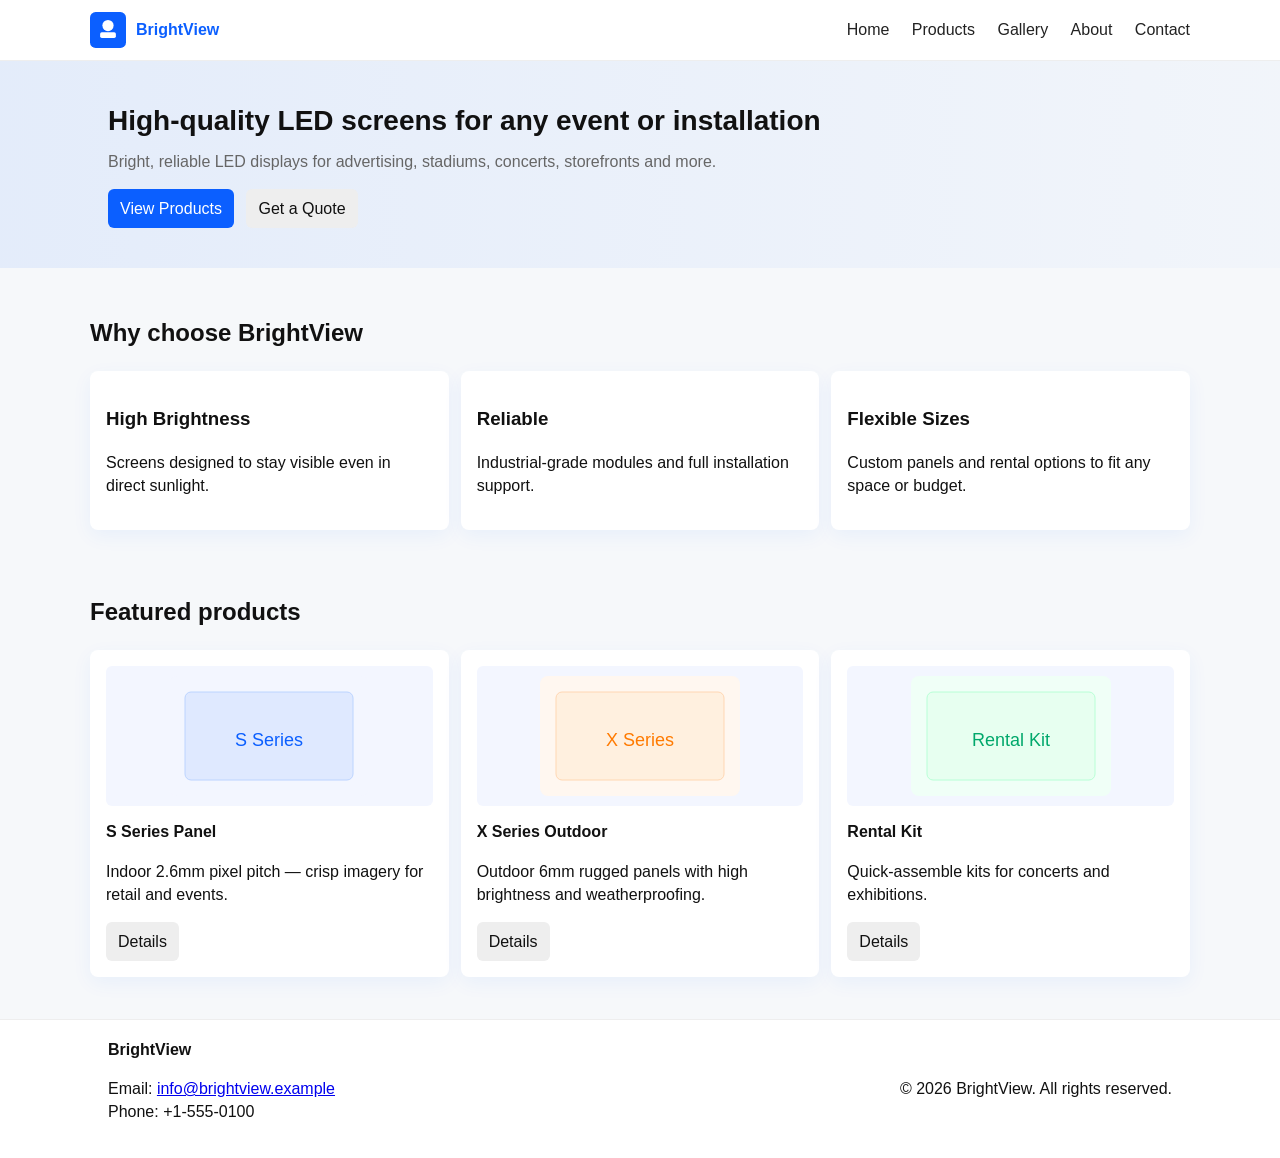
==== index.html @ bf7716dc "Initial scaffold: BrightView LED site" ====
<!doctype html>
<html lang="en">
<head>
  <meta charset="utf-8">
  <meta name="viewport" content="width=device-width,initial-scale=1">
  <meta name="description" content="LED screen solutions — sales, installation, and rental of high-quality LED displays.">
  <title>BrightView LED Screens</title>
  <link rel="stylesheet" href="css/styles.css">
  <link rel="icon" href="images/logo.svg">
  <meta name="theme-color" content="#0b5fff">
</head>
<body>
  <header class="site-header">
    <div class="container header-inner">
      <a class="brand" href="index.html"><img src="images/logo.svg" alt="BrightView logo" class="logo">BrightView</a>
      <button id="navToggle" class="nav-toggle" aria-label="Toggle navigation">☰</button>
      <nav class="site-nav" id="siteNav">
        <a href="index.html">Home</a>
        <a href="products.html">Products</a>
        <a href="gallery.html">Gallery</a>
        <a href="about.html">About</a>
        <a href="contact.html">Contact</a>
      </nav>
    </div>
  </header>

  <main>
    <section class="hero">
      <div class="container">
        <h1>High-quality LED screens for any event or installation</h1>
        <p>Bright, reliable LED displays for advertising, stadiums, concerts, storefronts and more.</p>
        <div class="cta">
          <a class="btn primary" href="products.html">View Products</a>
          <a class="btn" href="contact.html">Get a Quote</a>
        </div>
      </div>
    </section>

    <section class="container features">
      <h2>Why choose BrightView</h2>
      <div class="grid">
        <div class="card">
          <h3>High Brightness</h3>
          <p>Screens designed to stay visible even in direct sunlight.</p>
        </div>
        <div class="card">
          <h3>Reliable</h3>
          <p>Industrial-grade modules and full installation support.</p>
        </div>
        <div class="card">
          <h3>Flexible Sizes</h3>
          <p>Custom panels and rental options to fit any space or budget.</p>
        </div>
      </div>
    </section>

    <section class="container showcase">
      <h2>Featured products</h2>
      <div class="products-grid">
        <article class="product card">
          <img src="images/led1.svg" alt="LED Panel S Series">
          <h4>S Series Panel</h4>
          <p>Indoor 2.6mm pixel pitch — crisp imagery for retail and events.</p>
          <a class="btn" href="products.html">Details</a>
        </article>
        <article class="product card">
          <img src="images/led2.svg" alt="LED Panel X Series">
          <h4>X Series Outdoor</h4>
          <p>Outdoor 6mm rugged panels with high brightness and weatherproofing.</p>
          <a class="btn" href="products.html">Details</a>
        </article>
        <article class="product card">
          <img src="images/led3.svg" alt="LED Rental Kit">
          <h4>Rental Kit</h4>
          <p>Quick-assemble kits for concerts and exhibitions.</p>
          <a class="btn" href="products.html">Details</a>
        </article>
      </div>
    </section>
  </main>

  <footer class="site-footer">
    <div class="container footer-inner">
      <div>
        <strong>BrightView</strong>
        <p>Email: <a href="mailto:info@brightview.example">info@brightview.example</a><br>Phone: +1-555-0100</p>
      </div>
      <div>
        <p>&copy; 2026 BrightView. All rights reserved.</p>
      </div>
    </div>
  </footer>

  <script src="js/app.js"></script>
</body>
</html>
---- css/styles.css ----
*{box-sizing:border-box;font-family:Segoe UI,Roboto,Arial,sans-serif}
:root{--brand:#0b5fff;--bg:#f6f8fa;--muted:#666}
body{margin:0;background:var(--bg);color:#111;line-height:1.45}
.container{max-width:1100px;margin:0 auto;padding:0 18px}
.site-header{background:white;border-bottom:1px solid #eee}
.header-inner{display:flex;align-items:center;justify-content:space-between;padding:12px 0}
.brand{display:flex;align-items:center;gap:10px;font-weight:700;color:var(--brand);text-decoration:none}
.logo{width:36px;height:36px}
.nav-toggle{display:none;background:transparent;border:0;font-size:20px}
.site-nav a{margin-left:18px;color:#222;text-decoration:none}

.hero{background:linear-gradient(90deg, rgba(11,95,255,0.08), rgba(11,95,255,0.02));padding:40px 0}
.hero h1{margin:0 0 8px;font-size:28px}
.hero p{margin:0 0 16px;color:var(--muted)}
.cta .btn{margin-right:8px}

.features{padding:28px 0}
.grid{display:grid;grid-template-columns:repeat(3,1fr);gap:12px}
.card{background:white;padding:16px;border-radius:8px;box-shadow:0 6px 20px rgba(11,95,255,0.06)}

.showcase{padding:18px 0}
.products-grid{display:grid;grid-template-columns:repeat(3,1fr);gap:12px}
.product img{width:100%;height:140px;object-fit:contain;background:#f3f6ff;padding:10px;border-radius:6px}
.product h4{margin:8px 0}

.btn{display:inline-block;padding:8px 12px;border-radius:6px;background:#eee;color:#111;text-decoration:none}
.btn.primary{background:var(--brand);color:white}

.site-footer{background:white;border-top:1px solid #eee;padding:18px 0;margin-top:24px}
.footer-inner{display:flex;justify-content:space-between;align-items:center}

@media(max-width:900px){
	.grid{grid-template-columns:1fr}
	.products-grid{grid-template-columns:1fr}
	.site-nav{display:none}
	.nav-toggle{display:block}
}

@media(min-width:901px){
	.nav-toggle{display:none}
}
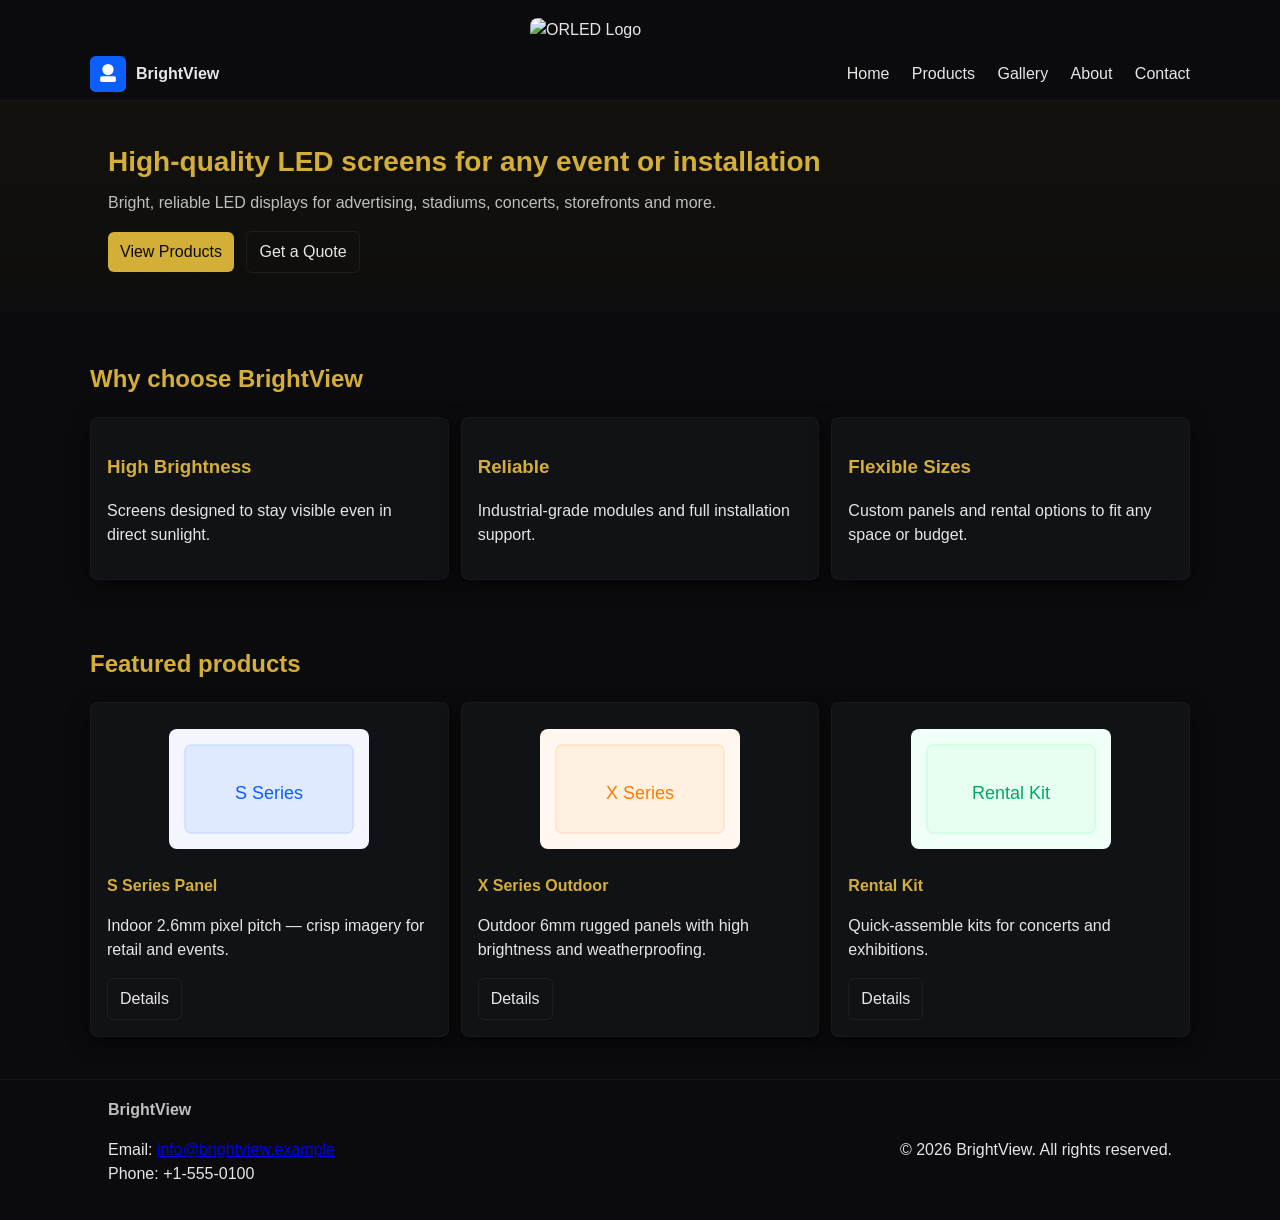
==== commit 303de899: "Style: dark theme, add brand logo markup and styles" ====
--- a/index.html
+++ b/index.html
@@ -9,7 +9,8 @@
   <link rel="icon" href="images/logo.svg">
   <meta name="theme-color" content="#0b5fff">
 </head>
-<body>
+  <body>
+  <img src="images/ORLED_LOGO.jfif" alt="ORLED Logo" class="brand-logo">
   <header class="site-header">
     <div class="container header-inner">
       <a class="brand" href="index.html"><img src="images/logo.svg" alt="BrightView logo" class="logo">BrightView</a>
--- a/css/styles.css
+++ b/css/styles.css
@@ -1,42 +1,59 @@
+
 *{box-sizing:border-box;font-family:Segoe UI,Roboto,Arial,sans-serif}
-:root{--brand:#0b5fff;--bg:#f6f8fa;--muted:#666}
-body{margin:0;background:var(--bg);color:#111;line-height:1.45}
+:root{
+	--bg:#0b0b0d; /* very dark background */
+	--panel:#111216; /* slightly lighter for cards */
+	--muted:#bfbfbf;
+	--heading:#D4AF37; /* classic gold */
+	--text:#e6e6e6; /* light readable text */
+	--accent:#D4AF37;
+}
+body{margin:0;background:var(--bg);color:var(--text);line-height:1.5}
 .container{max-width:1100px;margin:0 auto;padding:0 18px}
-.site-header{background:white;border-bottom:1px solid #eee}
-.header-inner{display:flex;align-items:center;justify-content:space-between;padding:12px 0}
-.brand{display:flex;align-items:center;gap:10px;font-weight:700;color:var(--brand);text-decoration:none}
+
+/* Top logo inserted directly under body */
+.brand-logo{display:block;margin:18px auto 6px auto;max-width:220px;width:45%;height:auto;border-radius:8px}
+
+.site-header{background:transparent;border-bottom:1px solid rgba(255,255,255,0.04)}
+.header-inner{display:flex;align-items:center;justify-content:space-between;padding:8px 0}
+.brand{display:flex;align-items:center;gap:10px;font-weight:700;color:var(--text);text-decoration:none}
 .logo{width:36px;height:36px}
-.nav-toggle{display:none;background:transparent;border:0;font-size:20px}
-.site-nav a{margin-left:18px;color:#222;text-decoration:none}
+.nav-toggle{display:none;background:transparent;border:0;font-size:20px;color:var(--text)}
+.site-nav a{margin-left:18px;color:var(--text);text-decoration:none}
 
-.hero{background:linear-gradient(90deg, rgba(11,95,255,0.08), rgba(11,95,255,0.02));padding:40px 0}
-.hero h1{margin:0 0 8px;font-size:28px}
+.hero{background:linear-gradient(180deg, rgba(255,215,0,0.03), rgba(255,215,0,0.01));padding:40px 0}
+.hero h1{margin:0 0 8px;font-size:28px;color:var(--heading)}
 .hero p{margin:0 0 16px;color:var(--muted)}
 .cta .btn{margin-right:8px}
 
 .features{padding:28px 0}
 .grid{display:grid;grid-template-columns:repeat(3,1fr);gap:12px}
-.card{background:white;padding:16px;border-radius:8px;box-shadow:0 6px 20px rgba(11,95,255,0.06)}
+.card{background:var(--panel);padding:16px;border-radius:8px;box-shadow:0 6px 20px rgba(0,0,0,0.6);border:1px solid rgba(255,255,255,0.03)}
 
 .showcase{padding:18px 0}
 .products-grid{display:grid;grid-template-columns:repeat(3,1fr);gap:12px}
-.product img{width:100%;height:140px;object-fit:contain;background:#f3f6ff;padding:10px;border-radius:6px}
-.product h4{margin:8px 0}
+.product img{width:100%;height:140px;object-fit:contain;background:transparent;padding:10px;border-radius:6px}
+.product h4{margin:8px 0;color:var(--heading)}
 
-.btn{display:inline-block;padding:8px 12px;border-radius:6px;background:#eee;color:#111;text-decoration:none}
-.btn.primary{background:var(--brand);color:white}
+.btn{display:inline-block;padding:8px 12px;border-radius:6px;background:transparent;color:var(--text);border:1px solid rgba(255,255,255,0.06);text-decoration:none}
+.btn.primary{background:var(--accent);color:#0b0b0d;border:none}
 
-.site-footer{background:white;border-top:1px solid #eee;padding:18px 0;margin-top:24px}
-.footer-inner{display:flex;justify-content:space-between;align-items:center}
+.site-footer{background:transparent;border-top:1px solid rgba(255,255,255,0.04);padding:18px 0;margin-top:24px}
+.footer-inner{display:flex;justify-content:space-between;align-items:center;color:var(--muted)}
+
+h1,h2,h3,h4{color:var(--heading)}
+p,li,label,input,textarea{color:var(--text)}
 
 @media(max-width:900px){
 	.grid{grid-template-columns:1fr}
 	.products-grid{grid-template-columns:1fr}
 	.site-nav{display:none}
 	.nav-toggle{display:block}
+	.brand-logo{max-width:320px;width:60%}
 }
 
 @media(min-width:901px){
 	.nav-toggle{display:none}
 }
 
+
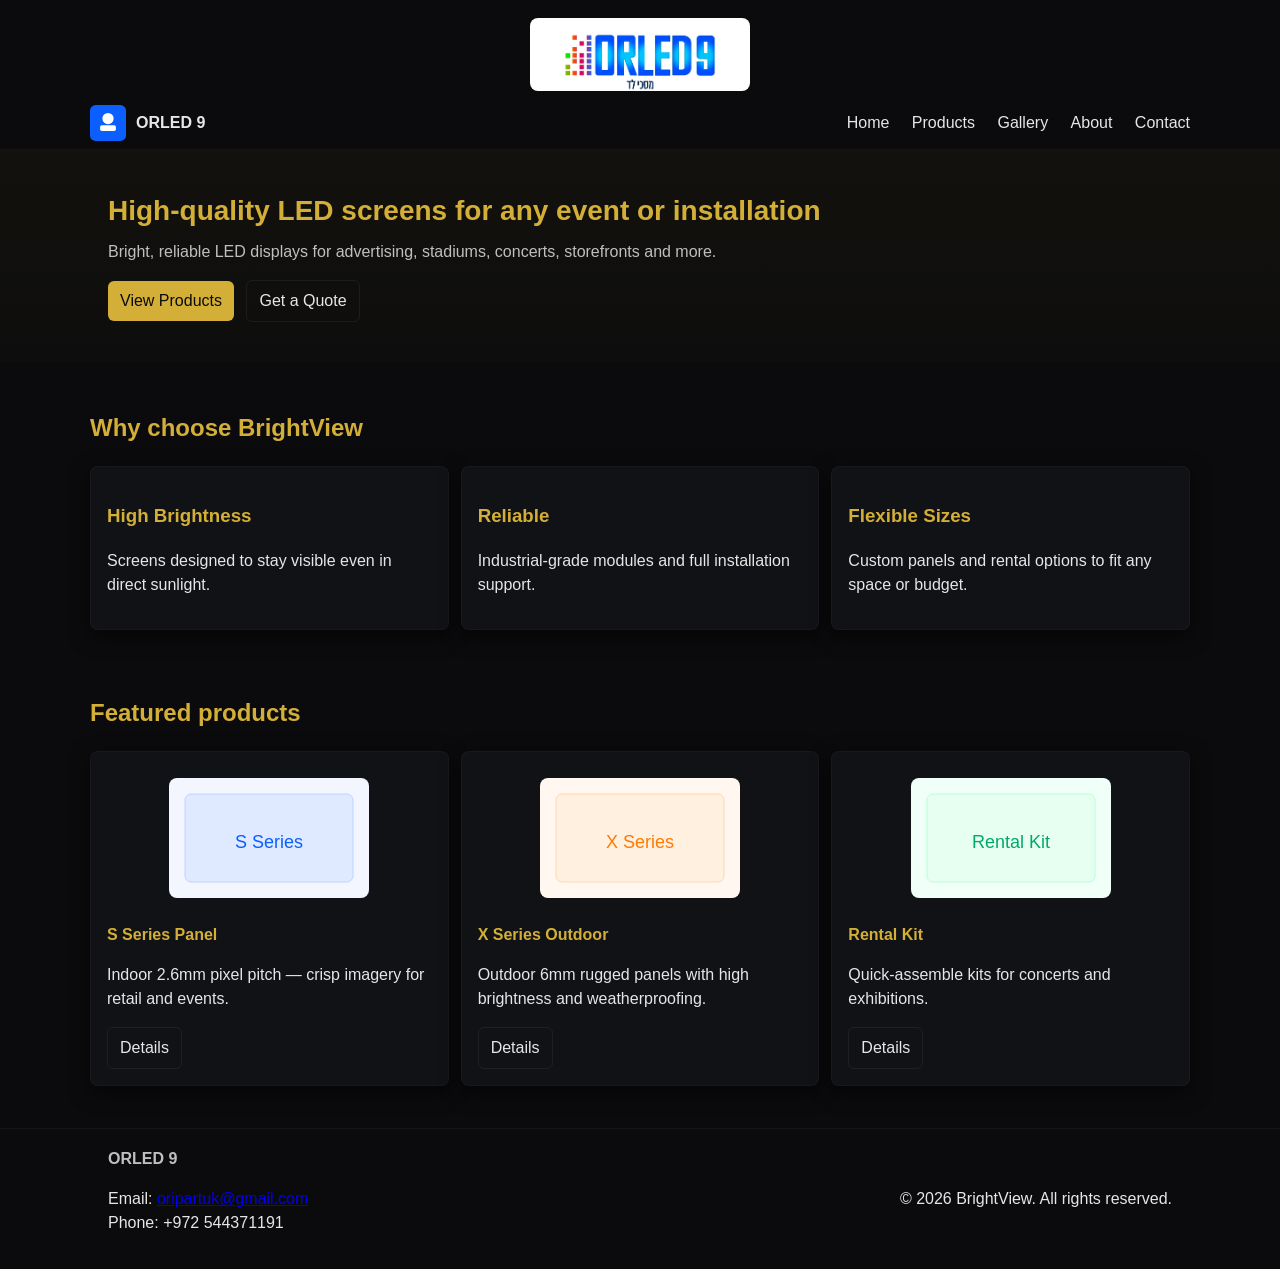
==== commit 41af20b1: "Site: set ORLED 9 title and brand, update contact email and phone" ====
--- a/index.html
+++ b/index.html
@@ -3,8 +3,8 @@
 <head>
   <meta charset="utf-8">
   <meta name="viewport" content="width=device-width,initial-scale=1">
-  <meta name="description" content="LED screen solutions — sales, installation, and rental of high-quality LED displays.">
-  <title>BrightView LED Screens</title>
+  <meta name="description" content="ORLED 9 — LED screen solutions — sales, installation, and rental of high-quality LED displays.">
+  <title>ORLED 9</title>
   <link rel="stylesheet" href="css/styles.css">
   <link rel="icon" href="images/logo.svg">
   <meta name="theme-color" content="#0b5fff">
@@ -13,7 +13,7 @@
   <img src="images/ORLED_LOGO.jfif" alt="ORLED Logo" class="brand-logo">
   <header class="site-header">
     <div class="container header-inner">
-      <a class="brand" href="index.html"><img src="images/logo.svg" alt="BrightView logo" class="logo">BrightView</a>
+      <a class="brand" href="index.html"><img src="images/logo.svg" alt="ORLED 9 logo" class="logo">ORLED 9</a>
       <button id="navToggle" class="nav-toggle" aria-label="Toggle navigation">☰</button>
       <nav class="site-nav" id="siteNav">
         <a href="index.html">Home</a>
@@ -83,8 +83,8 @@
   <footer class="site-footer">
     <div class="container footer-inner">
       <div>
-        <strong>BrightView</strong>
-        <p>Email: <a href="mailto:info@brightview.example">info@brightview.example</a><br>Phone: +1-555-0100</p>
+        <strong>ORLED 9</strong>
+        <p>Email: <a href="mailto:oripartuk@gmail.com">oripartuk@gmail.com</a><br>Phone: +972 544371191</p>
       </div>
       <div>
         <p>&copy; 2026 BrightView. All rights reserved.</p>
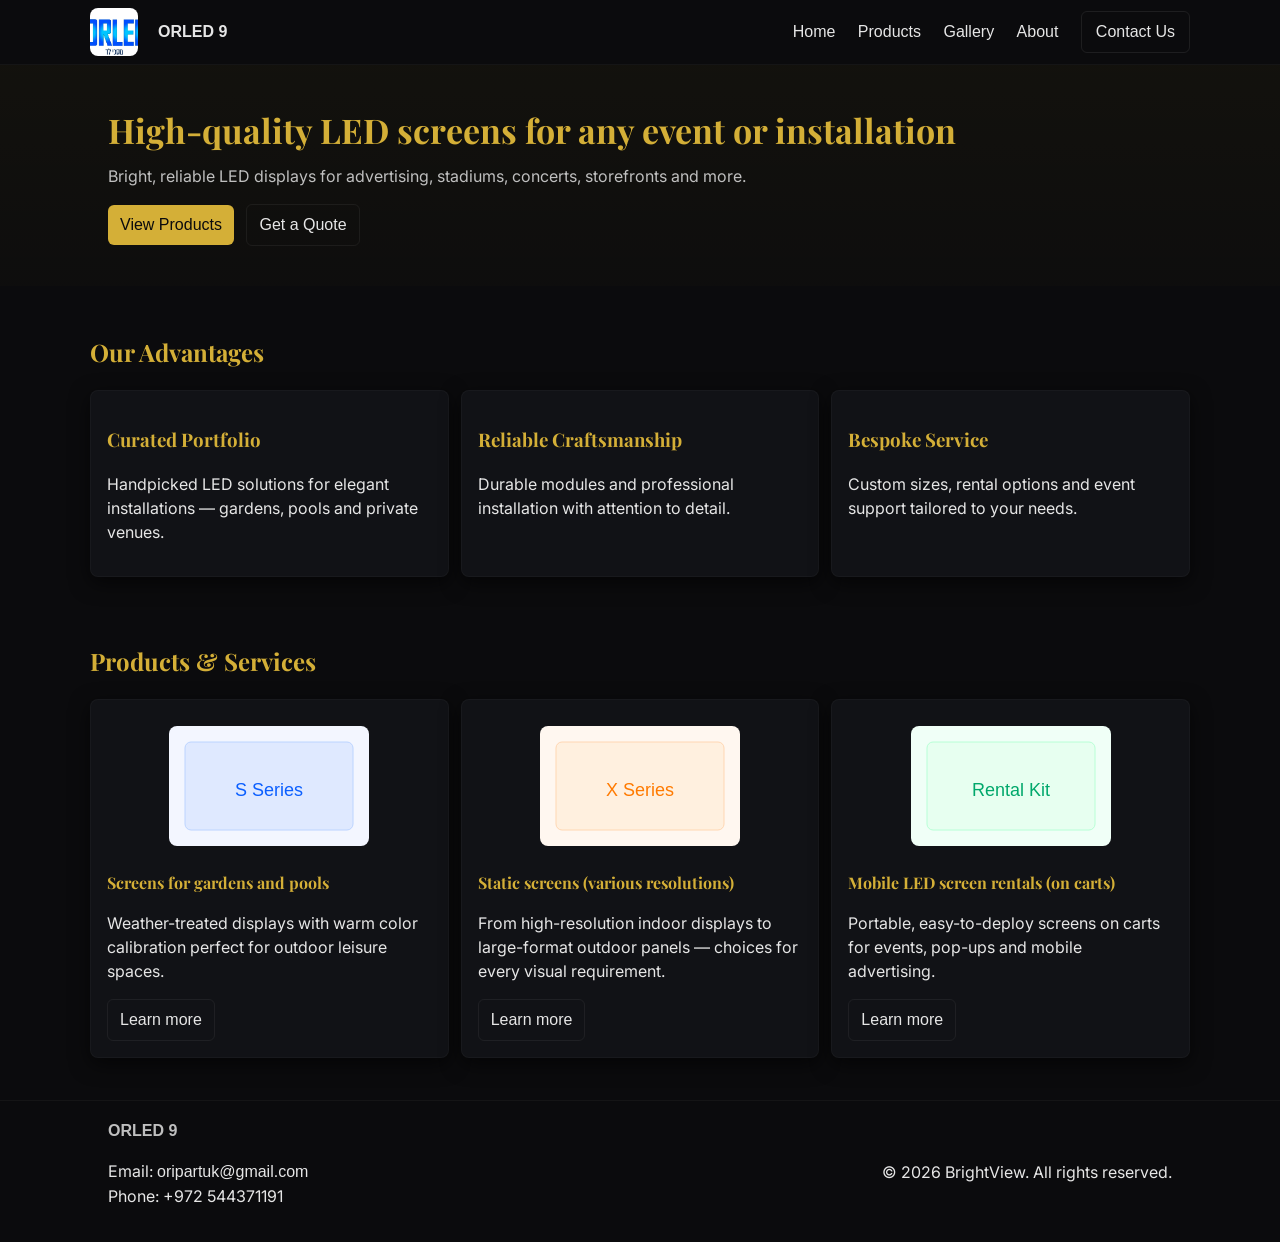
==== commit befcf4e0: "Design: elegant dark portfolio theme, typography, compact header logo, restructure products and Abou" ====
--- a/index.html
+++ b/index.html
@@ -10,17 +10,16 @@
   <meta name="theme-color" content="#0b5fff">
 </head>
   <body>
-  <img src="images/ORLED_LOGO.jfif" alt="ORLED Logo" class="brand-logo">
   <header class="site-header">
     <div class="container header-inner">
-      <a class="brand" href="index.html"><img src="images/logo.svg" alt="ORLED 9 logo" class="logo">ORLED 9</a>
+      <a class="brand" href="index.html"><img src="images/ORLED_LOGO.jfif" alt="ORLED 9 logo" class="brand-mark">ORLED 9</a>
       <button id="navToggle" class="nav-toggle" aria-label="Toggle navigation">☰</button>
       <nav class="site-nav" id="siteNav">
         <a href="index.html">Home</a>
         <a href="products.html">Products</a>
         <a href="gallery.html">Gallery</a>
         <a href="about.html">About</a>
-        <a href="contact.html">Contact</a>
+        <a href="contact.html" class="btn cta">Contact Us</a>
       </nav>
     </div>
   </header>
@@ -38,43 +37,43 @@
     </section>
 
     <section class="container features">
-      <h2>Why choose BrightView</h2>
+      <h2>Our Advantages</h2>
       <div class="grid">
         <div class="card">
-          <h3>High Brightness</h3>
-          <p>Screens designed to stay visible even in direct sunlight.</p>
+          <h3>Curated Portfolio</h3>
+          <p>Handpicked LED solutions for elegant installations — gardens, pools and private venues.</p>
         </div>
         <div class="card">
-          <h3>Reliable</h3>
-          <p>Industrial-grade modules and full installation support.</p>
+          <h3>Reliable Craftsmanship</h3>
+          <p>Durable modules and professional installation with attention to detail.</p>
         </div>
         <div class="card">
-          <h3>Flexible Sizes</h3>
-          <p>Custom panels and rental options to fit any space or budget.</p>
+          <h3>Bespoke Service</h3>
+          <p>Custom sizes, rental options and event support tailored to your needs.</p>
         </div>
       </div>
     </section>
 
     <section class="container showcase">
-      <h2>Featured products</h2>
+      <h2>Products & Services</h2>
       <div class="products-grid">
         <article class="product card">
-          <img src="images/led1.svg" alt="LED Panel S Series">
-          <h4>S Series Panel</h4>
-          <p>Indoor 2.6mm pixel pitch — crisp imagery for retail and events.</p>
-          <a class="btn" href="products.html">Details</a>
+          <img src="images/led1.svg" alt="Screens for gardens and pools">
+          <h4>Screens for gardens and pools</h4>
+          <p>Weather-treated displays with warm color calibration perfect for outdoor leisure spaces.</p>
+          <a class="btn" href="products.html">Learn more</a>
         </article>
         <article class="product card">
-          <img src="images/led2.svg" alt="LED Panel X Series">
-          <h4>X Series Outdoor</h4>
-          <p>Outdoor 6mm rugged panels with high brightness and weatherproofing.</p>
-          <a class="btn" href="products.html">Details</a>
+          <img src="images/led2.svg" alt="Static screens">
+          <h4>Static screens (various resolutions)</h4>
+          <p>From high-resolution indoor displays to large-format outdoor panels — choices for every visual requirement.</p>
+          <a class="btn" href="products.html">Learn more</a>
         </article>
         <article class="product card">
-          <img src="images/led3.svg" alt="LED Rental Kit">
-          <h4>Rental Kit</h4>
-          <p>Quick-assemble kits for concerts and exhibitions.</p>
-          <a class="btn" href="products.html">Details</a>
+          <img src="images/led3.svg" alt="Mobile LED screen rentals on carts">
+          <h4>Mobile LED screen rentals (on carts)</h4>
+          <p>Portable, easy-to-deploy screens on carts for events, pop-ups and mobile advertising.</p>
+          <a class="btn" href="products.html">Learn more</a>
         </article>
       </div>
     </section>
--- a/css/styles.css
+++ b/css/styles.css
@@ -1,3 +1,4 @@
+@import url('https://fonts.googleapis.com/css2?family=Playfair+Display:wght@400;700&family=Inter:wght@300;400;600&display=swap');
 
 *{box-sizing:border-box;font-family:Segoe UI,Roboto,Arial,sans-serif}
 :root{
@@ -8,7 +9,12 @@
 	--text:#e6e6e6; /* light readable text */
 	--accent:#D4AF37;
 }
-body{margin:0;background:var(--bg);color:var(--text);line-height:1.5}
+.brand-logo{display:block;margin:18px auto 6px auto;max-width:220px;width:45%;height:auto;border-radius:8px}
+
+/* Header compact mark style */
+.brand-mark{width:48px;height:48px;object-fit:cover;border-radius:8px;margin-right:10px}
+
+body{margin:0;background:var(--bg);color:var(--text);line-height:1.5;font-family: 'Inter', system-ui, -apple-system, 'Segoe UI', Roboto, Arial, sans-serif}
 .container{max-width:1100px;margin:0 auto;padding:0 18px}
 
 /* Top logo inserted directly under body */
@@ -22,8 +28,8 @@
 .site-nav a{margin-left:18px;color:var(--text);text-decoration:none}
 
 .hero{background:linear-gradient(180deg, rgba(255,215,0,0.03), rgba(255,215,0,0.01));padding:40px 0}
-.hero h1{margin:0 0 8px;font-size:28px;color:var(--heading)}
-.hero p{margin:0 0 16px;color:var(--muted)}
+.hero h1{margin:0 0 8px;font-size:34px;color:var(--heading);font-family:'Playfair Display', serif}
+.hero p{margin:0 0 16px;color:var(--muted);font-family: 'Inter', sans-serif}
 .cta .btn{margin-right:8px}
 
 .features{padding:28px 0}
@@ -33,16 +39,21 @@
 .showcase{padding:18px 0}
 .products-grid{display:grid;grid-template-columns:repeat(3,1fr);gap:12px}
 .product img{width:100%;height:140px;object-fit:contain;background:transparent;padding:10px;border-radius:6px}
-.product h4{margin:8px 0;color:var(--heading)}
+.product h4{margin:8px 0;color:var(--heading);font-family:'Playfair Display', serif}
 
 .btn{display:inline-block;padding:8px 12px;border-radius:6px;background:transparent;color:var(--text);border:1px solid rgba(255,255,255,0.06);text-decoration:none}
 .btn.primary{background:var(--accent);color:#0b0b0d;border:none}
+.btn.cta{padding:8px 14px;background:transparent;border:1px solid rgba(255,255,255,0.08);border-radius:6px}
+
+/* Links: remove default blue and underline, inherit color */
+a{color:inherit;text-decoration:none}
+a:hover{text-decoration:underline;color:var(--accent)}
 
 .site-footer{background:transparent;border-top:1px solid rgba(255,255,255,0.04);padding:18px 0;margin-top:24px}
 .footer-inner{display:flex;justify-content:space-between;align-items:center;color:var(--muted)}
 
-h1,h2,h3,h4{color:var(--heading)}
-p,li,label,input,textarea{color:var(--text)}
+h1,h2,h3,h4{color:var(--heading);font-family:'Playfair Display', serif}
+p,li,label,input,textarea{color:var(--text);font-family:'Inter', sans-serif}
 
 @media(max-width:900px){
 	.grid{grid-template-columns:1fr}
